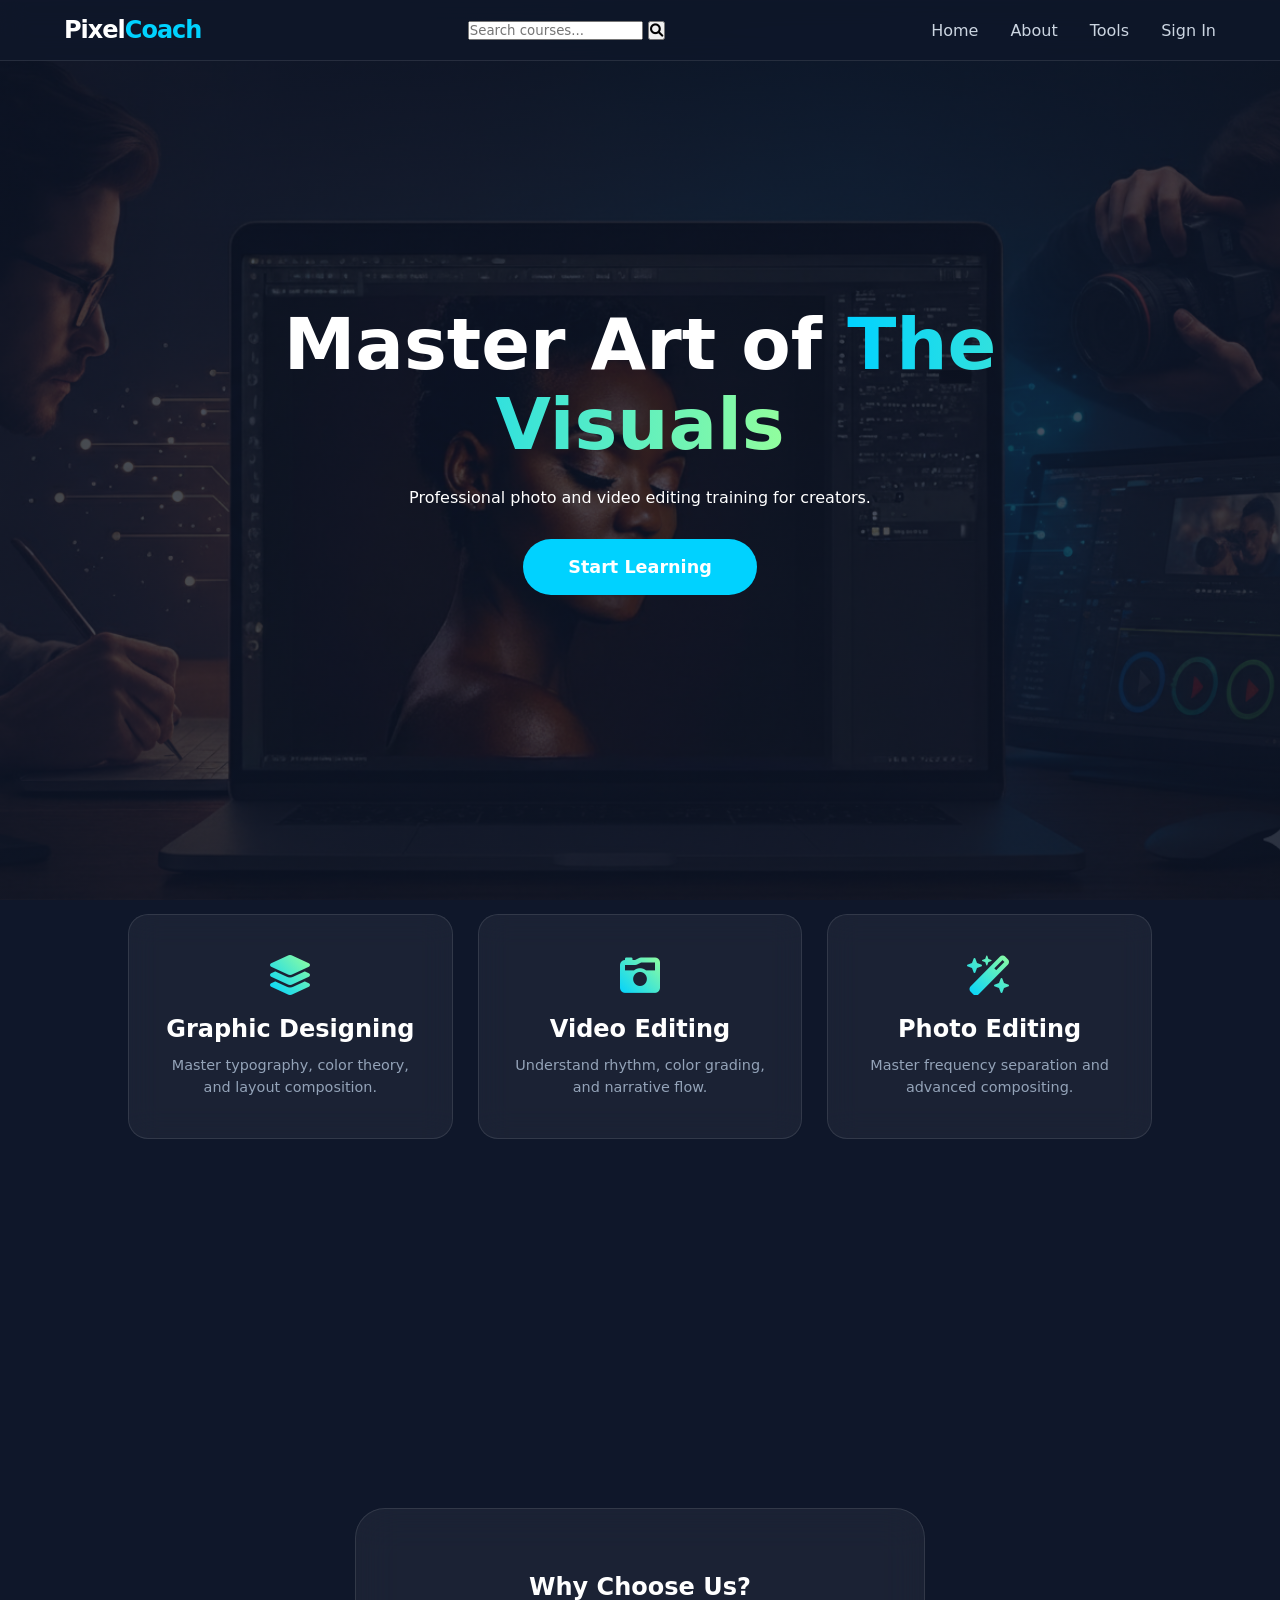
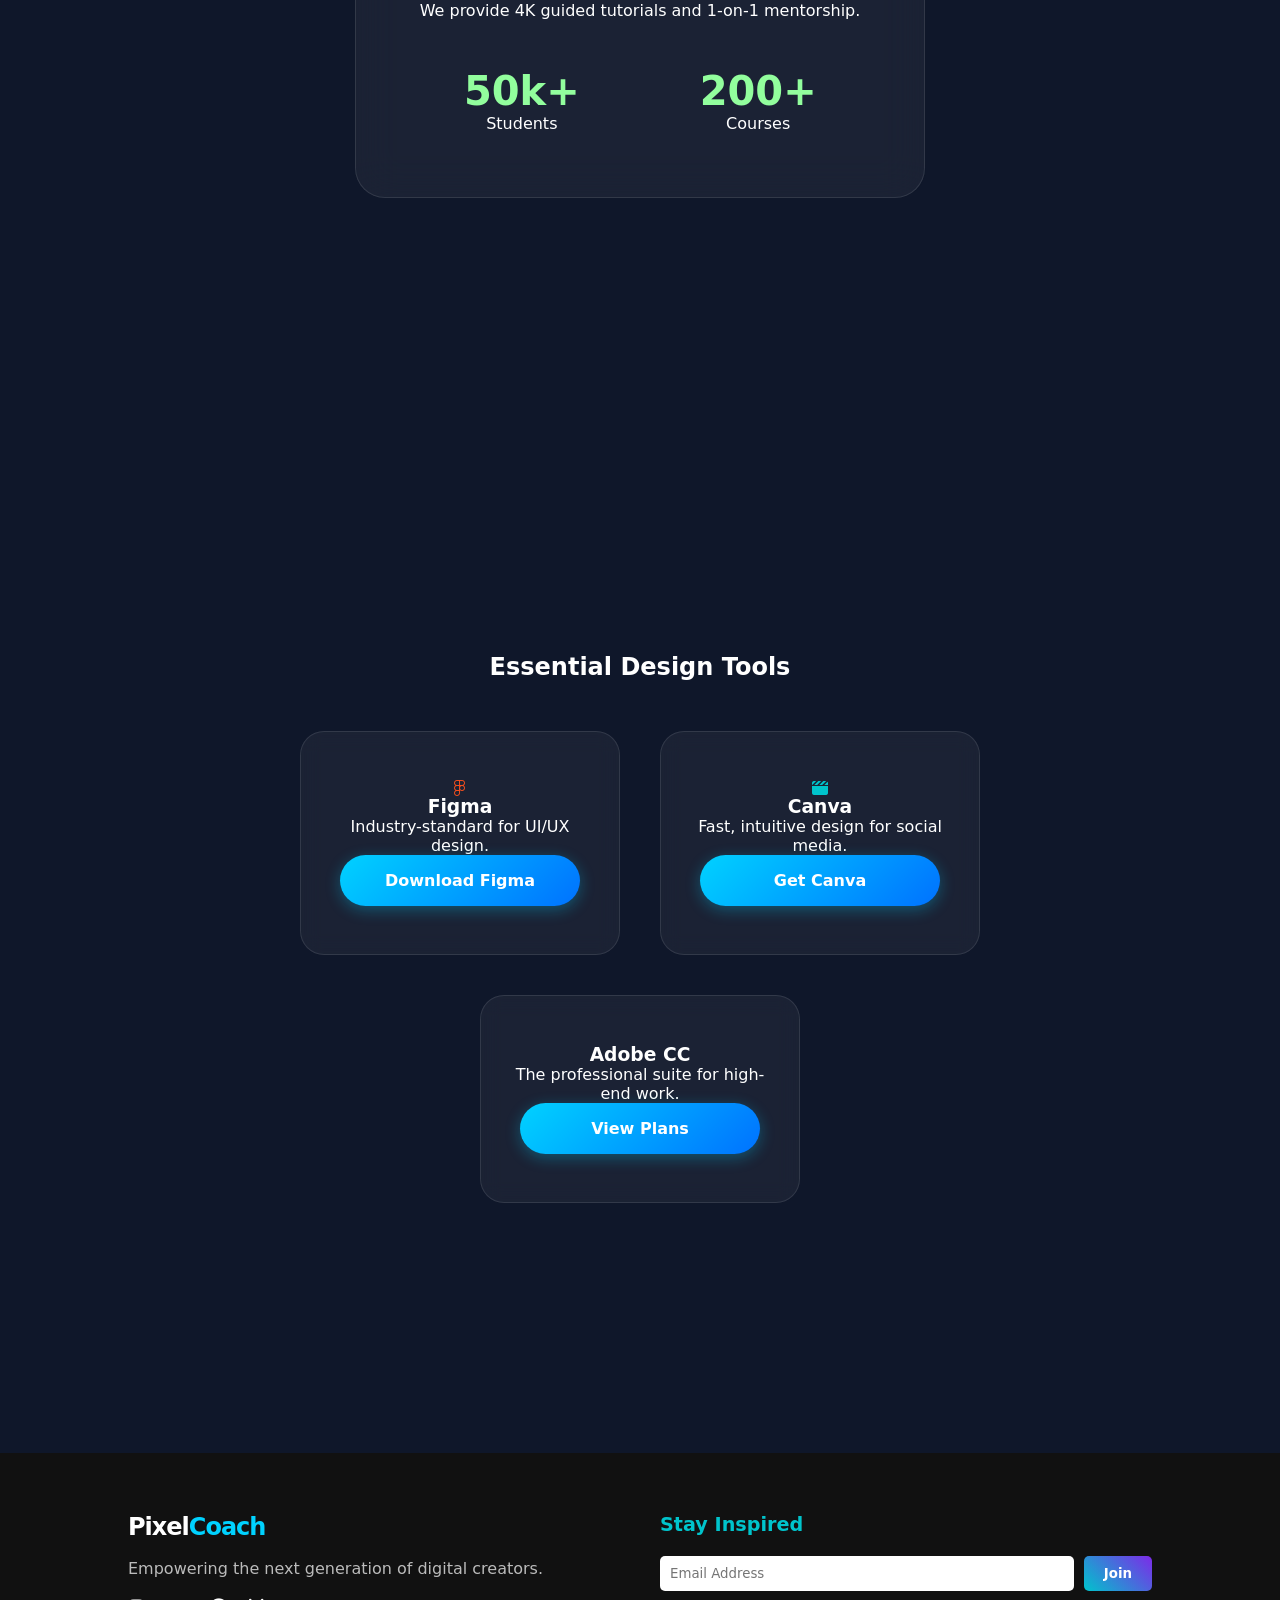
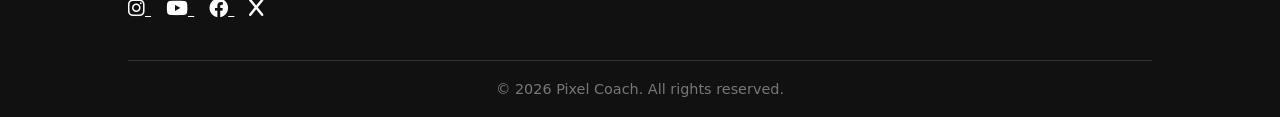
==== index.html @ 444e5928 "Add files via upload" ====
<!DOCTYPE html>
<html lang="en">
<head>
    <meta charset="UTF-8">
    <meta name="viewport" content="width=device-width, initial-scale=1.0">
    <title>Pixel Coach | Visual Training</title>
    <link rel="stylesheet" href="style.css">
    <link rel="stylesheet" href="https://cdnjs.cloudflare.com/ajax/libs/font-awesome/6.0.0/css/all.min.css">
</head>
<body>

    <nav class="navbar">
        <div class="logo">Pixel<span>Coach</span></div>
        <div class="search-bar">
            <input type="text" placeholder="Search courses...">
            <button aria-label="Search"><i class="fas fa-search"></i></button>
        </div>
        <ul class="nav-links">
            <li><a href="#home">Home</a></li>
            <li><a href="#about">About</a></li>
            <li><a href="#tools">Tools</a></li>
            <li><a href="form.html">Sign In</a></li>
        </ul>
        
    </nav>

    <section id="home" class="slide hero">
        <div class="hero-content">
            <h1 class="reveal">Master Art of <span> The Visuals</span></h1>
            <p class="reveal">Professional photo and video editing training for creators.</p>
            
        </div>
        <a href="https://www.youtube.com/@PixelCoach-7" target="_blank" class="cta-main reveal" style="text-decoration: none; display: inline-block;">
    Start Learning
</a>
    </section>

    <section class="categories-container">
       <div class="category-card reveal">
    <a href="design.html" style="text-decoration: none; color: inherit; display: block;">
        <i class="fas fa-layer-group"></i>
        <h3>Graphic Designing</h3>
        <p>Master typography, color theory, and layout composition.</p>
    </a>
</div>
        <div class="category-card reveal">
    <a href="video.html" style="text-decoration: none; color: inherit; display: block;">
        <i class="fas fa-camera-retro"></i>
        <h3>Video Editing</h3>
        <p>Understand rhythm, color grading, and narrative flow.</p>
    </a>
</div>
        <div class="category-card reveal">
    <a href="photo.html" style="text-decoration: none; color: inherit; display: block;">
        <i class="fas fa-wand-magic-sparkles"></i>
        <h3>Photo Editing</h3>
        <p>Master frequency separation and advanced compositing.</p>
    </a>
</div>
    </section>

    <section id="about" class="slide">
        <div class="glass-card reveal">
            <h2>Why Choose Us?</h2>
            <p>We provide 4K guided tutorials and 1-on-1 mentorship.</p>
            <div class="stats">
                <div class="stat-item"><h3>50k+</h3><p>Students</p></div>
                <div class="stat-item"><h3>200+</h3><p>Courses</p></div>
            </div>
        </div>
    </section>

    <section id="tools" class="slide">
        <h2 class="section-title reveal">Essential Design Tools</h2>
        <div class="pricing-container">
            <div class="price-card reveal">
                <i class="fab fa-figma" style="color: #F24E1E;"></i>
                <h3>Figma</h3>
                <p>Industry-standard for UI/UX design.</p>
                <a href="https://www.figma.com/downloads/" target="_blank" class="btn-gradient">Download Figma</a>
            </div>

            <div class="price-card reveal">
                <i class="fas fa-clapperboard" style="color: #00C4CC;"></i>
                <h3>Canva</h3>
                <p>Fast, intuitive design for social media.</p>
                <a href="https://www.canva.com/" target="_blank" class="btn-gradient">Get Canva</a>
            </div>

            <div class="price-card reveal">
                <i class="fab fa-adobe" style="color: #FF0000;"></i>
                <h3>Adobe CC</h3>
                <p>The professional suite for high-end work.</p>
                <a href="https://www.adobe.com/creativecloud/plans.html" target="_blank" class="btn-gradient">View Plans</a>
            </div>
        </div>
    </section>
    <div id="authModal" class="modal">
        <div class="modal-content">
            <span class="close" id="closeBtn">&times;</span>
            <h2>Welcome Back</h2>
            <p>Enter your details to continue</p>
            <div class="input-group">
                <input type="email" placeholder="Email Address" required>
                <input type="password" placeholder="Password" required>
            </div>
            <button class="cta-main" style="width: 100%; margin-top: 0;">Login</button>
        </div>
    </div>

    <footer class="main-footer">
        <div class="footer-container">
            <div class="footer-section brand-info">
                <div class="logo">Pixel<span>Coach</span></div>
                <p>Empowering the next generation of digital creators.</p>
                <div class="social-icons">
                    <a href="https://www.instagram.com/pixelcoach_?igsh=MTV6OHRjN3BmeXIwbg==" target="_blank">
    <i class="fab fa-instagram"></i>
</a>

<a href="https://www.youtube.com/@PixelCoach-7" target="_blank">
    <i class="fab fa-youtube"></i>
</a>

<a href="https://www.facebook.com/profile.php?id=61588423022955" target="_blank">
    <i class="fab fa-facebook"></i>
</a>

<a href="https://x.com/CoachPixel" target="_blank">
    <i class="fab fa-x"></i>
</a>
                </div>
            </div>
            <div class="footer-section newsletter">
                <h3>Stay Inspired</h3>
                <form class="footer-form">
                    <input type="email" placeholder="Email Address" required>
                    <button type="submit">Join</button>
                </form>
            </div>
        </div>
        <div class="footer-bottom">
            <p>&copy; 2026 Pixel Coach. All rights reserved.</p>
        </div>
    </footer>

    <script src="script.js"></script>
</body>
</html>
---- style.css ----
/* 1. Global Reset & Variables */
:root {
    --primary: #00d2ff;
    --secondary: #92fe9d;
    --dark: #0f172a;
    --light: #f8fafc;
    --glass: rgba(255, 255, 255, 0.05);
    --glass-border: rgba(255, 255, 255, 0.1);
    --transition: all 0.3s ease;
}

* {
    margin: 0;
    padding: 0;
    box-sizing: border-box;
    font-family: 'Inter', 'Segoe UI', system-ui, sans-serif;
}

html {
    scroll-behavior: smooth;
}

body {
    background-color: #0f172a; 
    color: white;
    overflow-x: hidden;
    min-height: 100vh;
}


/* Fixed Background Layer */
body::before {
    content: "";
    position: fixed;
    top: 0; left: 0; width: 100%; height: 100%;
    background: linear-gradient(rgba(15, 23, 42, 0.75), rgba(15, 23, 42, 0.75)), 
                url('backgrand.png');
    background-size: cover;
    z-index: -1;
}

/* Navbar */
.navbar {
    display: flex;
    justify-content: space-around;
    align-items: center;
    padding: 1rem;
    background: rgba(0,0,0,0.8);
    position: fixed;
    width: 100%;
    z-index: 1000;
}

/* Hero Section */
.hero {
    height: 100vh;
    display: flex;
    align-items: center;
    justify-content: center;
    text-align: center;
}

/* Cards Layout */
.categories-container, .pricing-container {
    display: flex;
    gap: 20px;
    padding: 50px;
    justify-content: center;
    flex-wrap: wrap;
}

.category-card, .price-card, .glass-card {
    background: var(--glass);
    backdrop-filter: blur(10px);
    padding: 30px;
    border-radius: 15px;
    border: 1px solid rgba(255,255,255,0.1);
    transition: transform 0.3s;
}

/* Modal Styling */
.modal {
    display: none; /* Hidden by default */
    position: fixed;
    z-index: 2000;
    left: 0; top: 0; width: 100%; height: 100%;
    background: rgba(0,0,0,0.8);
}

.modal-content {
    background: #222;
    margin: 15% auto;
    padding: 20px;
    width: 300px;
    border-radius: 10px;
}
/* Show the modal via JavaScript by toggling this class */
.modal.active {
    display: flex !important; 
}
/* 2. Navigation */
.navbar {
    display: flex;
    justify-content: space-between;
    align-items: center;
    padding: 1rem 5%;
    background: rgba(15, 23, 42, 0.85);
    backdrop-filter: blur(12px);
    -webkit-backdrop-filter: blur(12px); /* Safari support */
    position: fixed;
    top: 0;
    width: 100%;
    z-index: 1000;
    border-bottom: 1px solid var(--glass-border);
}

.logo { 
    font-size: 1.5rem; 
    font-weight: 800; 
    letter-spacing: -1px;
}
.logo span { color: var(--primary); }

.nav-links { 
    display: flex; 
    list-style: none; 
    align-items: center; 
    gap: 2rem; 
}

.nav-links a { 
    color: #cbd5e1; 
    text-decoration: none; 
    font-weight: 500;
    transition: var(--transition); 
}

.nav-links a:hover { color: var(--primary); }

.signin-btn {
    background: linear-gradient(45deg, var(--primary), var(--secondary));
    border: none; 
    padding: 10px 24px; 
    border-radius: 50px; 
    cursor: pointer; 
    font-weight: 600;
    color: var(--dark);
    transition: var(--transition);
}

.signin-btn:hover {
    transform: translateY(-2px);
    box-shadow: 0 10px 20px rgba(0, 210, 255, 0.3);
}

/* 3. Layout & Sections */
.slide { 
    min-height: 100vh; 
    display: flex; 
    flex-direction: column;
    align-items: center; 
    justify-content: center; 
    padding: 80px 10%; 
}

/* Hero Content */
.hero-content { text-align: center; max-width: 800px; }

.hero-content h1 { 
    font-size: clamp(2.5rem, 8vw, 4.5rem); 
    line-height: 1.1;
    margin-bottom: 1.5rem; 
}

.hero-content h1 span { 
    background: linear-gradient(to right, var(--primary), var(--secondary)); 
    -webkit-background-clip: text; 
    -webkit-text-fill-color: transparent; 
}

.cta-main {
    margin-top: 2rem;
    padding: 18px 45px;
    font-size: 1.1rem;
    font-weight: 600;
    background: var(--primary);
    border: none;
    border-radius: 50px;
    color: white;
    cursor: pointer;
    transition: var(--transition);
}

.cta-main:hover { 
    transform: scale(1.05);
    background: #00b8e6;
}

/* Categories Section Styling */
.categories-container {
    display: grid;
    grid-template-columns: repeat(auto-fit, minmax(280px, 1fr));
    gap: 25px;
    padding: 4rem 10%;
    margin-top: -50px; /* Pulls it slightly into the hero section for a modern look */
    z-index: 10;
    position: relative;
}

.category-card {
    background: rgba(255, 255, 255, 0.05);
    backdrop-filter: blur(15px);
    border: 1px solid rgba(255, 255, 255, 0.1);
    border-radius: 20px;
    padding: 40px 30px;
    text-align: center;
    transition: all 0.3s ease;
    cursor: pointer;
}

.category-card:hover {
    transform: translateY(-10px);
    background: rgba(255, 255, 255, 0.1);
    border-color: var(--primary);
    box-shadow: 0 20px 40px rgba(0, 0, 0, 0.3);
}

.category-card i {
    font-size: 2.5rem;
    margin-bottom: 20px;
    background: linear-gradient(45deg, var(--primary), var(--secondary));
    -webkit-background-clip: text;
    -webkit-text-fill-color: transparent;
}

.category-card h3 {
    font-size: 1.5rem;
    margin-bottom: 12px;
    color: #fff;
}

.category-card p {
    color: #94a3b8;
    font-size: 0.9rem;
    line-height: 1.5;
}

/* Responsive adjustment */
@media (max-width: 768px) {
    .categories-container {
        margin-top: 0;
        padding: 2rem 5%;
    }
}

/* 4. Feature/About Section */
.glass-card {
    background: var(--glass);
    backdrop-filter: blur(20px);
    padding: 4rem;
    border-radius: 30px;
    border: 1px solid var(--glass-border);
    text-align: center;
    max-width: 900px;
}

.stats { 
    display: grid; 
    grid-template-columns: repeat(auto-fit, minmax(150px, 1fr)); 
    gap: 2rem; 
    margin-top: 3rem;
}

.stats h3 { font-size: 2.5rem; color: var(--secondary); }
/* ============================= */
/* INSTRUCTOR SECTION */
/* ============================= */

.instructor-section{
    padding:80px 10%;
    text-align:center;
    background:#0f0f0f;
}

.instructor-section h2{
    font-size:40px;
    margin-bottom:50px;
    color:#fff;
}

.instructor-container{
    display:flex;
    justify-content:center;
    flex-wrap:wrap;
    gap:30px;
}

/* Instructor Card */

.instructor-card{
    background:#1b1b1b;
    border-radius:15px;
    overflow:hidden;
    width:260px;
    transition:0.4s;
    box-shadow:0 10px 30px rgba(0,0,0,0.4);
}

/* 1. Update the Card */
.instructor-card {
    background: #1b1b1b;
    border-radius: 15px;
    /* overflow: hidden; */ /* Remove or comment this out to let image 'pop out' */
    width: 260px;
    transition: 0.4s ease-in-out;
    box-shadow: 0 10px 30px rgba(0,0,0,0.4);
    position: relative;
    z-index: 1;
}

/* 2. Card Hover: Change Background Color */
.instructor-card:hover {
    background: #252525; /* Changes the box color on hover */
    transform: translateY(-10px);
    box-shadow: 0 20px 50px rgb(255, 37, 37); /* Optional: added a glow */
    z-index: 10; /* Ensures the 'popped out' card stays on top of others */
}

/* 3. Image Hover: Increase size and "Pop out" */
.instructor-card img {
    width: 100%;
    height: 280px;
    object-fit: cover;
    transition: 0.5s cubic-bezier(0.175, 0.885, 0.32, 1.275); /* Smooth 'pop' effect */
    border-radius: 15px 15px 0 0;
}

.instructor-card:hover img {
    transform: scale(1.1); /* Increases size */
    border-radius: 15px;   /* Makes corners rounded as it lifts off */
    margin-top: -10px;     /* Moves it slightly upward further */
}
/* Instructor Image */

.instructor-card img{
    width:100%;
    height:280px;
    object-fit:cover;
}

/* Instructor Info */

.instructor-info{
    padding:20px;
}

.instructor-info h3{
    color:#fff;
    font-size:20px;
    margin-bottom:5px;
}

.instructor-info p{
    color:#aaa;
    font-size:14px;
    margin-bottom:15px;
}

/* Social Icons */

.instructor-social{
    display:flex;
    justify-content:center;
    gap:15px;
}

.instructor-social a{
    color:#fff;
    font-size:18px;
    transition:0.3s;
}

.instructor-social a:hover{
    color:#ff4d4d;
}

/* 5. Pricing Section */
.pricing-container { 
    display: flex; 
    flex-wrap: wrap;
    justify-content: center;
    align-items: stretch; /* Ensures cards are the same height */
    gap: 2.5rem; 
    width: 100%;
}

.price-card {
    background: var(--glass);
    padding: 3rem 2rem;
    border-radius: 24px;
    width: 320px;
    display: flex;           /* Added: Flexbox for vertical control */
    flex-direction: column;  /* Added: Stack elements vertically */
    align-items: center;     /* Added: Center children horizontally */
    text-align: center;
    border: 1px solid var(--glass-border);
    transition: var(--transition);
}

.price-card.featured { 
    border: 2px solid var(--primary); 
    background: rgba(0, 210, 255, 0.05);
    transform: scale(1.05); 
    z-index: 1; /* Ensures featured card shadow stays on top */
}

/* Feature List Alignment */
.price-card ul { 
    list-style: none; 
    margin: 2rem 0; 
    padding: 0;             /* Ensure no default padding */
    text-align: left; 
    flex-grow: 1;           /* Added: Pushes the button to the bottom */
}

/* The Gradient Button Fixes */
.btn-gradient {
    display: block;          /* Changed from inline-block to block */
    margin: 0 auto;          /* Centers it within the flex container */
    padding: 1rem 2rem;
    width: 100%;             
    max-width: 240px;        /* Slightly wider for better balance */
    background: linear-gradient(135deg, var(--primary), #0072ff);
    color: white;
    text-decoration: none;
    font-weight: 600;
    border-radius: 50px;
    transition: var(--transition);
    box-shadow: 0 4px 15px rgba(0, 210, 255, 0.3);
    border: none;
    cursor: pointer;
    box-sizing: border-box;  /* Ensures padding doesn't break width */
}
/* 6. Modal Enhancement - Fixed & Centered */
.modal {
    display: none; /* Controlled by JS */
    position: fixed;
    z-index: 2000;
    top: 0;
    left: 0;
    width: 100%;
    height: 100%;
    background: rgba(15, 23, 42, 0.7); /* Deep dark overlay */
    backdrop-filter: blur(8px); /* Blur background for focus */
    
    /* The Magic Sauce for Centering */
    display: none; 
    align-items: center;
    justify-content: center;
}

/* Add this utility class to use with JS to show the modal */
.modal.active {
    display: flex; 
}

.modal-content {
    background: #1e293b;
    background-image: radial-gradient(at top left, rgba(255,255,255,0.05), transparent);
    width: 90%;
    max-width: 420px;
    padding: 3rem 2.5rem;
    border-radius: 24px;
    border: 1px solid var(--glass-border);
    box-shadow: 0 25px 50px -12px rgba(0, 0, 0, 0.5);
    position: relative;
    text-align: center;
    animation: modalSlideUp 0.4s cubic-bezier(0.175, 0.885, 0.32, 1.275);
}

.modal-content h2 {
    font-size: 2rem;
    margin-bottom: 0.5rem;
    background: linear-gradient(to right, var(--primary), var(--secondary));
    -webkit-background-clip: text;
    -webkit-text-fill-color: transparent;
}

.modal-content p {
    color: #94a3b8;
    margin-bottom: 2rem;
    font-size: 0.95rem;
}

/* Close Button Styling */
.close {
    position: absolute;
    right: 20px;
    top: 20px;
    font-size: 1.5rem;
    color: #94a3b8;
    cursor: pointer;
    transition: var(--transition);
    line-height: 1;
}

.close:hover {
    color: white;
    transform: rotate(90deg);
}

/* Input Styling for Form */
.input-group {
    display: flex;
    flex-direction: column;
    gap: 15px;
    margin-bottom: 20px;
}

.input-group input {
    background: rgba(255, 255, 255, 0.05);
    border: 1px solid var(--glass-border);
    padding: 14px 20px;
    border-radius: 12px;
    color: white;
    outline: none;
    transition: var(--transition);
}

.input-group input:focus {
    border-color: var(--primary);
    background: rgba(255, 255, 255, 0.1);
    box-shadow: 0 0 0 4px rgba(0, 210, 255, 0.1);
}
/* Footer Styles */
.main-footer {
    background: #111;
    color: #fff;
    padding: 60px 10% 20px;
    margin-top: 50px;
    font-family: 'Segoe UI', Tahoma, Geneva, Verdana, sans-serif;
}

.footer-container {
    display: grid;
    grid-template-columns: repeat(auto-fit, minmax(250px, 1fr));
    gap: 40px;
    margin-bottom: 40px;
}

.footer-section h3 {
    color: #00C4CC; /* Matching your Canva tool color */
    margin-bottom: 20px;
    font-size: 1.2rem;
}

.brand-info p {
    color: #bbb;
    line-height: 1.6;
    margin: 15px 0;
}

.social-icons a {
    color: #fff;
    margin-right: 15px;
    font-size: 1.2rem;
    transition: color 0.3s;
}

.social-icons a:hover {
    color: #00C4CC;
}

.links ul {
    list-style: none;
    padding: 0;
}

.links ul li {
    margin-bottom: 10px;
}

.links ul li a {
    color: #bbb;
    text-decoration: none;
    transition: 0.3s;
}

.links ul li a:hover {
    color: #fff;
    padding-left: 5px;
}

.footer-form {
    display: flex;
    gap: 10px;
    margin-top: 15px;
}

.footer-form input {
    padding: 10px;
    border-radius: 5px;
    border: none;
    flex: 1;
}

.footer-form button {
    padding: 10px 20px;
    background: linear-gradient(45deg, #00C4CC, #7d2ae8);
    border: none;
    color: white;
    border-radius: 5px;
    cursor: pointer;
    font-weight: bold;
}

.footer-bottom {
    text-align: center;
    border-top: 1px solid #333;
    padding-top: 20px;
    font-size: 0.9rem;
    color: #777;
}

.footer-bottom a {
    color: #777;
    text-decoration: none;
}

/* Animation */
@keyframes modalSlideUp {
    from { 
        transform: translateY(40px) scale(0.95); 
        opacity: 0; 
    }
    to { 
        transform: translateY(0) scale(1); 
        opacity: 1; 
    }
}
@keyframes modalFade {
    from { transform: translateY(-30px); opacity: 0; }
    to { transform: translateY(0); opacity: 1; }
}

/* 7. Scroll Animations (The Missing Piece) */
.reveal {
    opacity: 0;
    transform: translateY(30px);
    transition: all 0.8s ease-out;
}

.reveal.active {
    opacity: 1;
    transform: translateY(0);
}

/* 8. Responsive Media Queries */
@media (max-width: 768px) {
    .nav-links, .search-bar { display: none; } /* Hide on mobile for simplicity */
    .slide { padding: 100px 5%; }
    .pricing-container { flex-direction: column; align-items: center; }
    .price-card.featured { transform: scale(1); }
}
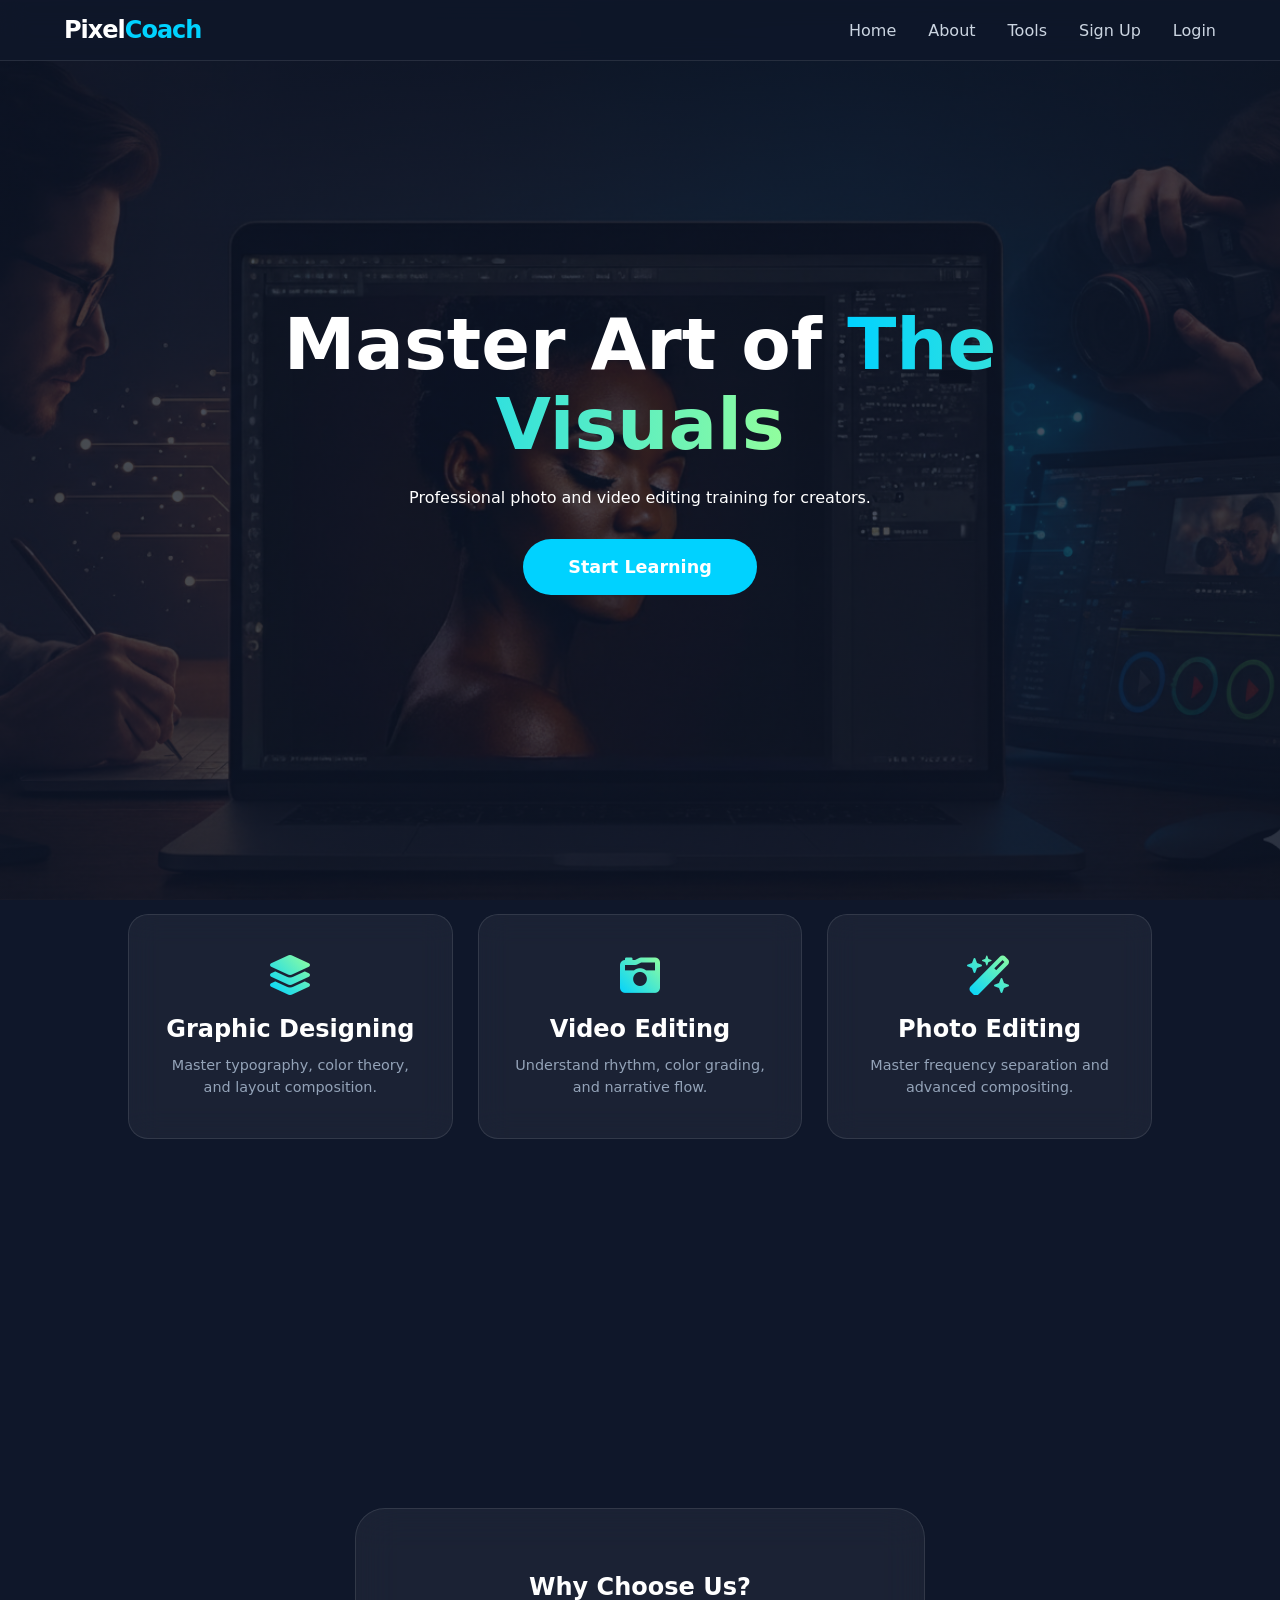
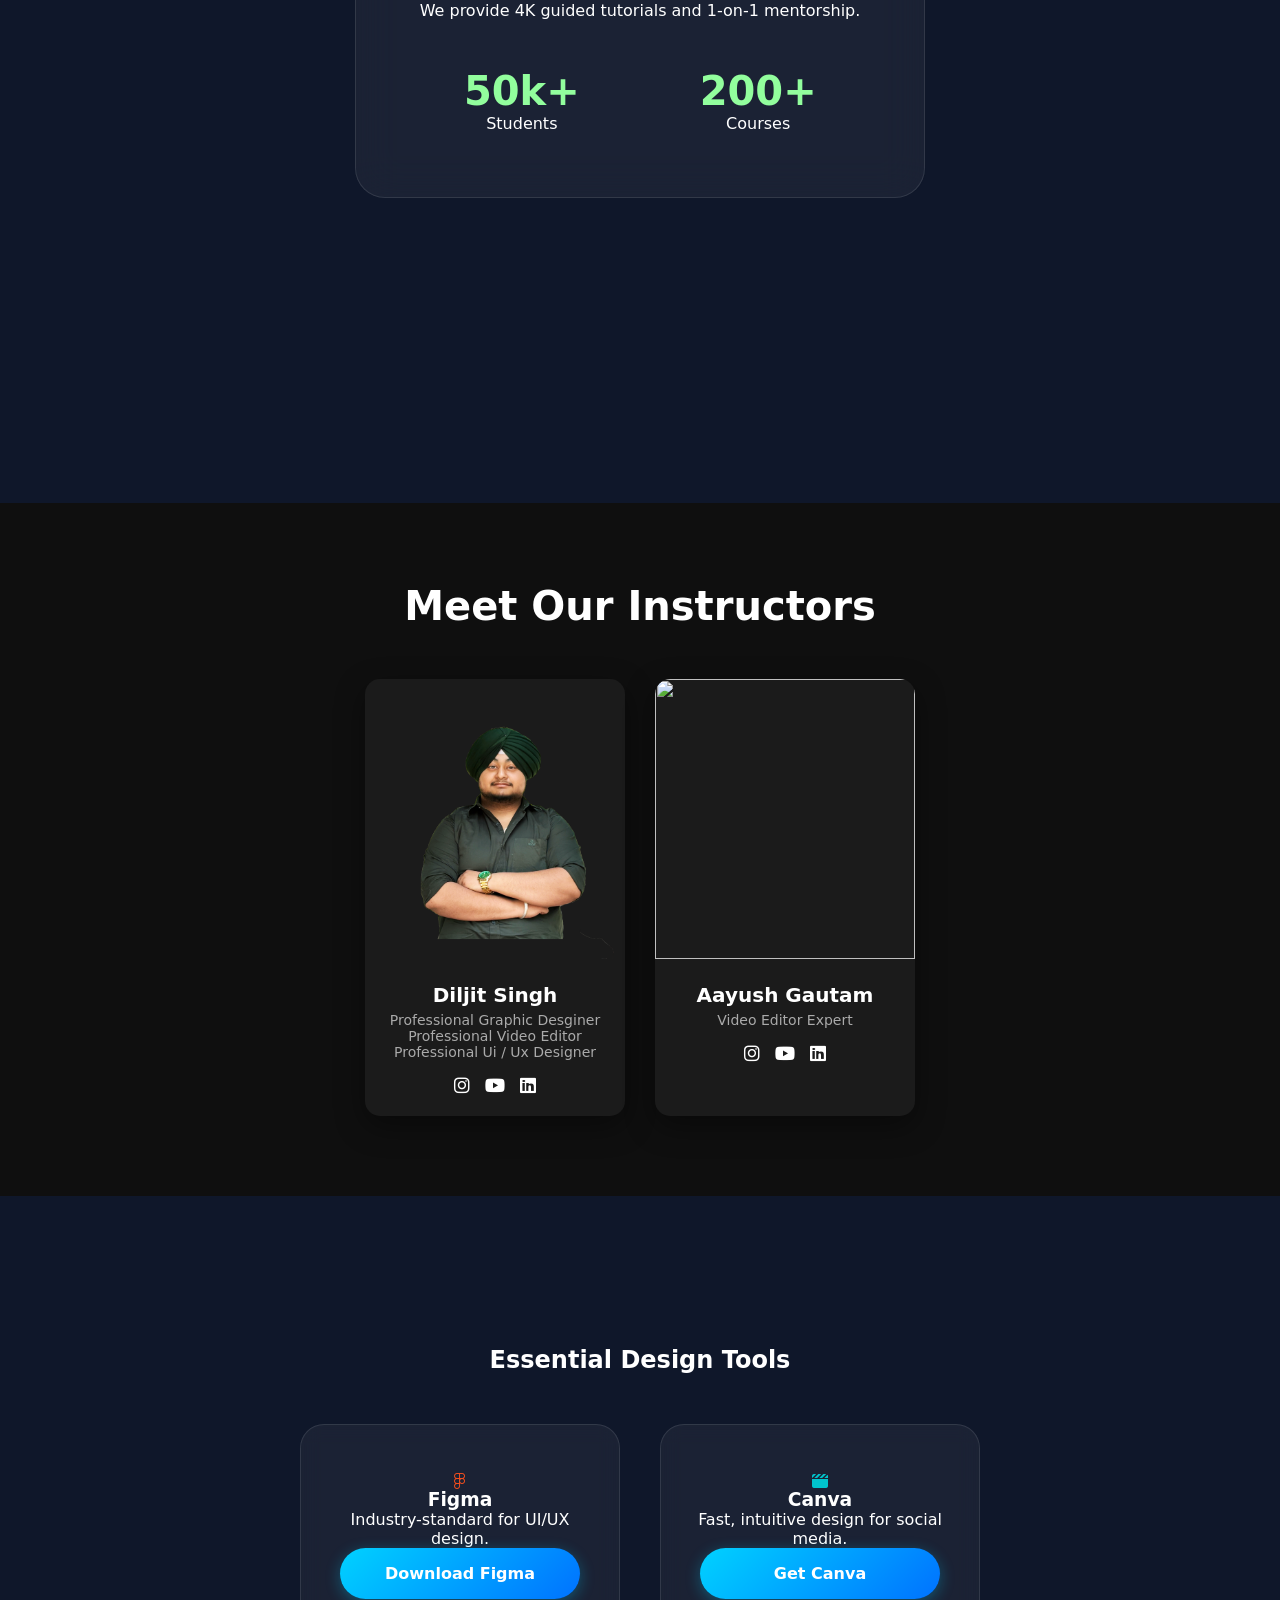
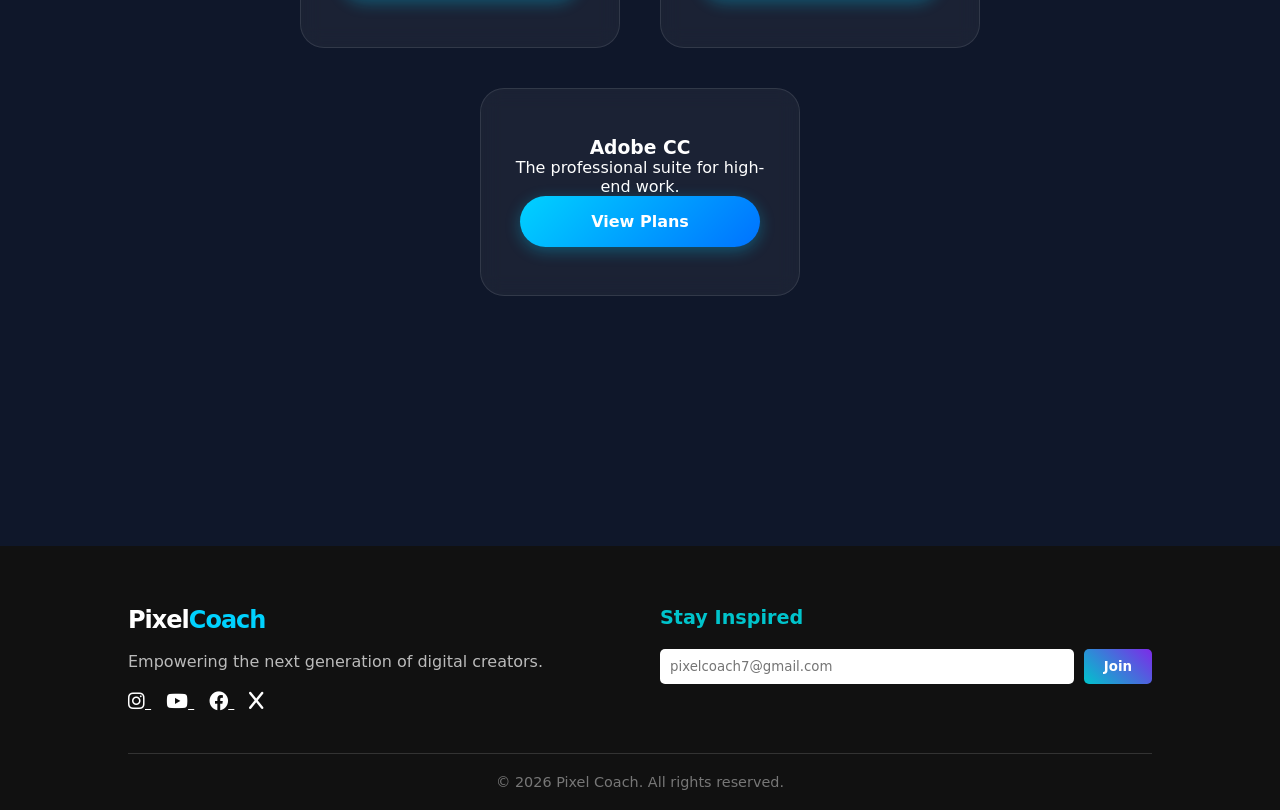
==== commit 3a0d8cce: "Rename UI.html to index.html" ====
--- a/index.html
+++ b/index.html
@@ -1,149 +1,400 @@
 <!DOCTYPE html>
 <html lang="en">
 <head>
-    <meta charset="UTF-8">
-    <meta name="viewport" content="width=device-width, initial-scale=1.0">
-    <title>Pixel Coach | Visual Training</title>
-    <link rel="stylesheet" href="style.css">
-    <link rel="stylesheet" href="https://cdnjs.cloudflare.com/ajax/libs/font-awesome/6.0.0/css/all.min.css">
+<meta charset="UTF-8">
+<meta name="viewport" content="width=device-width, initial-scale=1.0">
+
+<title>Pixel Coach | Visual Training</title>
+
+<link rel="stylesheet" href="style.css">
+
+<link rel="stylesheet" href="https://cdnjs.cloudflare.com/ajax/libs/font-awesome/6.0.0/css/all.min.css">
+
+<!-- AOS Animation CSS -->
+<link href="https://unpkg.com/aos@2.3.1/dist/aos.css" rel="stylesheet">
+
 </head>
+
 <body>
 
-    <nav class="navbar">
-        <div class="logo">Pixel<span>Coach</span></div>
-        <div class="search-bar">
-            <input type="text" placeholder="Search courses...">
-            <button aria-label="Search"><i class="fas fa-search"></i></button>
-        </div>
-        <ul class="nav-links">
-            <li><a href="#home">Home</a></li>
-            <li><a href="#about">About</a></li>
-            <li><a href="#tools">Tools</a></li>
-            <li><a href="form.html">Sign In</a></li>
-        </ul>
-        
-    </nav>
-
-    <section id="home" class="slide hero">
-        <div class="hero-content">
-            <h1 class="reveal">Master Art of <span> The Visuals</span></h1>
-            <p class="reveal">Professional photo and video editing training for creators.</p>
-            
-        </div>
-        <a href="https://www.youtube.com/@PixelCoach-7" target="_blank" class="cta-main reveal" style="text-decoration: none; display: inline-block;">
-    Start Learning
-</a>
-    </section>
-
-    <section class="categories-container">
-       <div class="category-card reveal">
-    <a href="design.html" style="text-decoration: none; color: inherit; display: block;">
-        <i class="fas fa-layer-group"></i>
-        <h3>Graphic Designing</h3>
-        <p>Master typography, color theory, and layout composition.</p>
-    </a>
-</div>
-        <div class="category-card reveal">
-    <a href="video.html" style="text-decoration: none; color: inherit; display: block;">
-        <i class="fas fa-camera-retro"></i>
-        <h3>Video Editing</h3>
-        <p>Understand rhythm, color grading, and narrative flow.</p>
-    </a>
-</div>
-        <div class="category-card reveal">
-    <a href="photo.html" style="text-decoration: none; color: inherit; display: block;">
-        <i class="fas fa-wand-magic-sparkles"></i>
-        <h3>Photo Editing</h3>
-        <p>Master frequency separation and advanced compositing.</p>
-    </a>
-</div>
-    </section>
-
-    <section id="about" class="slide">
-        <div class="glass-card reveal">
-            <h2>Why Choose Us?</h2>
-            <p>We provide 4K guided tutorials and 1-on-1 mentorship.</p>
-            <div class="stats">
-                <div class="stat-item"><h3>50k+</h3><p>Students</p></div>
-                <div class="stat-item"><h3>200+</h3><p>Courses</p></div>
-            </div>
-        </div>
-    </section>
-
-    <section id="tools" class="slide">
-        <h2 class="section-title reveal">Essential Design Tools</h2>
-        <div class="pricing-container">
-            <div class="price-card reveal">
-                <i class="fab fa-figma" style="color: #F24E1E;"></i>
-                <h3>Figma</h3>
-                <p>Industry-standard for UI/UX design.</p>
-                <a href="https://www.figma.com/downloads/" target="_blank" class="btn-gradient">Download Figma</a>
-            </div>
-
-            <div class="price-card reveal">
-                <i class="fas fa-clapperboard" style="color: #00C4CC;"></i>
-                <h3>Canva</h3>
-                <p>Fast, intuitive design for social media.</p>
-                <a href="https://www.canva.com/" target="_blank" class="btn-gradient">Get Canva</a>
-            </div>
-
-            <div class="price-card reveal">
-                <i class="fab fa-adobe" style="color: #FF0000;"></i>
-                <h3>Adobe CC</h3>
-                <p>The professional suite for high-end work.</p>
-                <a href="https://www.adobe.com/creativecloud/plans.html" target="_blank" class="btn-gradient">View Plans</a>
-            </div>
-        </div>
-    </section>
-    <div id="authModal" class="modal">
-        <div class="modal-content">
-            <span class="close" id="closeBtn">&times;</span>
-            <h2>Welcome Back</h2>
-            <p>Enter your details to continue</p>
-            <div class="input-group">
-                <input type="email" placeholder="Email Address" required>
-                <input type="password" placeholder="Password" required>
-            </div>
-            <button class="cta-main" style="width: 100%; margin-top: 0;">Login</button>
-        </div>
-    </div>
-
-    <footer class="main-footer">
-        <div class="footer-container">
-            <div class="footer-section brand-info">
-                <div class="logo">Pixel<span>Coach</span></div>
-                <p>Empowering the next generation of digital creators.</p>
-                <div class="social-icons">
-                    <a href="https://www.instagram.com/pixelcoach_?igsh=MTV6OHRjN3BmeXIwbg==" target="_blank">
-    <i class="fab fa-instagram"></i>
+<nav class="navbar">
+    
+<div class="logo">Pixel<span>Coach</span></div>
+
+<ul class="nav-links">
+
+<li><a href="#home">Home</a></li>
+<li><a href="#about">About</a></li>
+<li><a href="#tools">Tools</a></li>
+
+<li id="signupNav"><a href="form.html">Sign Up</a></li>
+<li id="loginNav"><a href="login.html">Login</a></li>
+
+<li id="logoutNav" style="display:none;">
+<a href="#" id="logoutBtn">Logout</a>
+</li>
+
+</ul>
+</nav>
+
+<!-- HERO SECTION -->
+
+<section id="home" class="slide hero">
+
+<div class="hero-content" data-aos="fade-up">
+
+<h1>Master Art of <span>The Visuals</span></h1>
+
+<p>Professional photo and video editing training for creators.</p>
+
+<a href="https://www.youtube.com/@PixelCoach-7"
+target="_blank"
+class="cta-main"
+style="text-decoration:none;display:inline-block;">
+Start Learning
+</a>
+
+</div>
+
+</section>
+
+<!-- CATEGORY SECTION -->
+
+<section class="categories-container">
+
+
+<div class="category-card" data-aos="zoom-in">
+
+<a href="design.html" style="text-decoration:none;color:inherit;display:block;">
+
+<i class="fas fa-layer-group"></i>
+
+<h3>Graphic Designing</h3>
+
+<p>Master typography, color theory, and layout composition.</p>
+
+</a>
+
+</div>
+
+
+<div class="category-card" data-aos="zoom-in" data-aos-delay="100">
+
+<a href="video.html" style="text-decoration:none;color:inherit;display:block;">
+
+<i class="fas fa-camera-retro"></i>
+
+<h3>Video Editing</h3>
+
+<p>Understand rhythm, color grading, and narrative flow.</p>
+
+</a>
+
+</div>
+
+
+<div class="category-card" data-aos="zoom-in" data-aos-delay="200">
+
+<a href="photo.html" style="text-decoration:none;color:inherit;display:block;">
+
+<i class="fas fa-wand-magic-sparkles"></i>
+
+<h3>Photo Editing</h3>
+
+<p>Master frequency separation and advanced compositing.</p>
+
+</a>
+
+</div>
+
+</section>
+
+<!-- ABOUT SECTION -->
+
+<section id="about" class="slide">
+
+<div class="glass-card" data-aos="fade-up">
+
+<h2>Why Choose Us?</h2>
+
+<p>We provide 4K guided tutorials and 1-on-1 mentorship.</p>
+
+<div class="stats">
+
+<div class="stat-item">
+<h3>50k+</h3>
+<p>Students</p>
+</div>
+
+<div class="stat-item">
+<h3>200+</h3>
+<p>Courses</p>
+</div>
+
+</div>
+
+</div>
+
+</section>
+<section class="instructor-section">
+
+<h2>Meet Our Instructors</h2>
+
+<div class="instructor-container">
+
+<div class="instructor-card">
+
+<img src="diljit.png">
+
+<div class="instructor-info">
+
+<h3>Diljit Singh</h3>
+<p>Professional Graphic Desginer
+Professional Video Editor
+Professional Ui / Ux Designer</p>
+
+<div class="instructor-social">
+<a href="https://www.instagram.com/i._m._diljit?igsh=ODFsdnhna2U4Z2gy" target="_blank"><i class="fab fa-instagram"></i></a>
+<a href="https://www.youtube.com/@PixelCoach-7" target="_blank"><i class="fab fa-youtube"></i></a>
+<a href="https://www.linkedin.com/in/diljit-singh-675468324?lipi=urn%3Ali%3Apage%3Ad_flagship3_profile_view_base_contact_details%3BlusQIXwvS1S7WGimzLIfmg%3D%3D" target="_blank"><i class="fab fa-linkedin"></i></a>
+</div>
+
+</div>
+</div>
+
+
+<div class="instructor-card">
+
+<img src="ayush.png">
+
+<div class="instructor-info">
+
+<h3>Aayush Gautam</h3>
+<p>Video Editor Expert</p>
+
+<div class="instructor-social">
+<a href="https://www.instagram.com/0aayushgautam/?__pwa=1#" target="_blank"><i class="fab fa-instagram"></i></a>
+<a href="https://www.youtube.com/@PixelCoach-7" target="_blank"><i class="fab fa-youtube"></i></a>
+<a href="https://www.linkedin.com/in/ayush-kumar-the-youtuber-7319bb248" target="_blank"><i class="fab fa-linkedin"></i></a>
+</div>
+
+</div>
+</div>
+
+
+</div>
+
+</section>
+
+<!-- TOOLS SECTION -->
+
+<section id="tools" class="slide">
+
+<h2 class="section-title" data-aos="fade-up">Essential Design Tools</h2>
+
+<div class="pricing-container">
+
+<div class="price-card" data-aos="flip-left">
+
+<i class="fab fa-figma" style="color:#F24E1E;"></i>
+
+<h3>Figma</h3>
+
+<p>Industry-standard for UI/UX design.</p>
+
+<a href="https://www.figma.com/downloads/"
+target="_blank"
+class="btn-gradient">
+Download Figma
+</a>
+
+</div>
+
+
+<div class="price-card" data-aos="flip-left" data-aos-delay="150">
+
+<i class="fas fa-clapperboard" style="color:#00C4CC;"></i>
+
+<h3>Canva</h3>
+
+<p>Fast, intuitive design for social media.</p>
+
+<a href="https://www.canva.com/"
+target="_blank"
+class="btn-gradient">
+Get Canva
+</a>
+
+</div>
+
+
+<div class="price-card" data-aos="flip-left" data-aos-delay="300">
+
+<i class="fab fa-adobe" style="color:#FF0000;"></i>
+
+<h3>Adobe CC</h3>
+
+<p>The professional suite for high-end work.</p>
+
+<a href="https://www.adobe.com/creativecloud/plans.html"
+target="_blank"
+class="btn-gradient">
+View Plans
+</a>
+
+</div>
+
+</div>
+
+</section>
+
+<!-- FOOTER -->
+
+<footer class="main-footer">
+
+<div class="footer-container">
+
+<div class="footer-section brand-info">
+
+<div class="logo">Pixel<span>Coach</span></div>
+
+<p>Empowering the next generation of digital creators.</p>
+
+<div class="social-icons">
+
+<a href="https://www.instagram.com/pixelcoach_?igsh=MTV6OHRjN3BmeXIwbg==" target="_blank">
+<i class="fab fa-instagram"></i>
 </a>
 
 <a href="https://www.youtube.com/@PixelCoach-7" target="_blank">
-    <i class="fab fa-youtube"></i>
+<i class="fab fa-youtube"></i>
 </a>
 
 <a href="https://www.facebook.com/profile.php?id=61588423022955" target="_blank">
-    <i class="fab fa-facebook"></i>
+<i class="fab fa-facebook"></i>
 </a>
 
 <a href="https://x.com/CoachPixel" target="_blank">
-    <i class="fab fa-x"></i>
-</a>
-                </div>
-            </div>
-            <div class="footer-section newsletter">
-                <h3>Stay Inspired</h3>
-                <form class="footer-form">
-                    <input type="email" placeholder="Email Address" required>
-                    <button type="submit">Join</button>
-                </form>
-            </div>
-        </div>
-        <div class="footer-bottom">
-            <p>&copy; 2026 Pixel Coach. All rights reserved.</p>
-        </div>
-    </footer>
-
-    <script src="script.js"></script>
+<i class="fab fa-x"></i>
+</a>
+
+</div>
+
+</div>
+
+
+<div class="footer-section newsletter">
+
+<h3>Stay Inspired</h3>
+
+<form class="footer-form">
+
+<input type="email" placeholder="pixelcoach7@gmail.com" required>
+
+<button type="submit">Join</button>
+
+</form>
+
+</div>
+
+</div>
+
+<div class="footer-bottom">
+
+<p>© 2026 Pixel Coach. All rights reserved.</p>
+
+</div>
+
+</footer>
+
+
+<!-- AOS SCRIPT -->
+<script src="https://unpkg.com/aos@2.3.1/dist/aos.js"></script>
+
+<script>
+    AOS.init({
+        duration: 1200,
+        once: true
+    });
+
+    // 1. YouTube API Setup
+    var tag = document.createElement('script');
+    tag.src = "https://www.youtube.com/iframe_api";
+    var firstScriptTag = document.getElementsByTagName('script')[0];
+    firstScriptTag.parentNode.insertBefore(tag, firstScriptTag);
+
+    var player;
+    var progressInterval;
+
+    function onYouTubeIframeAPIReady() {
+        player = new YT.Player('player', {
+            height: '360',
+            width: '640',
+            videoId: 'dQw4w9WgXcQ', // Use a real ID or yours here
+            playerVars: { 'rel': 0, 'showinfo': 0 },
+            events: {
+                'onStateChange': onPlayerStateChange
+            }
+        });
+    }
+
+    function onPlayerStateChange(event) {
+        if (event.data == YT.PlayerState.PLAYING) {
+            progressInterval = setInterval(updateProgressBar, 1000);
+        } else {
+            clearInterval(progressInterval);
+        }
+    }
+
+    function updateProgressBar() {
+        if (player && player.getDuration) {
+            let currentTime = player.getCurrentTime();
+            let duration = player.getDuration();
+            if (duration > 0) {
+                let percentage = Math.floor((currentTime / duration) * 100);
+                
+                const bar = document.getElementById('courseProgress');
+                const text = document.getElementById('progressText');
+                
+                if(bar && text) {
+                    bar.style.width = percentage + "%";
+                    text.innerText = percentage + "% Completed";
+                    localStorage.setItem('pixelCoachProgress', percentage);
+                }
+            }
+        }
+    }
+
+    // 2. Auth State UI Toggle (Simulation)
+    function checkAuth() {
+        const isLoggedIn = localStorage.getItem('isLoggedIn') === 'true';
+        if (isLoggedIn) {
+            document.getElementById('signupNav').style.display = 'none';
+            document.getElementById('loginNav').style.display = 'none';
+            document.getElementById('logoutNav').style.display = 'block';
+        }
+    }
+
+    // 3. Page Load Initialization
+    window.addEventListener('DOMContentLoaded', () => {
+        checkAuth();
+        let savedProgress = localStorage.getItem('pixelCoachProgress');
+        if (savedProgress) {
+            const bar = document.getElementById('courseProgress');
+            const text = document.getElementById('progressText');
+            if(bar) bar.style.width = savedProgress + "%";
+            if(text) text.innerText = savedProgress + "% Completed";
+        }
+    });
+
+    // Logout Click Handler
+    document.getElementById('logoutBtn').addEventListener('click', (e) => {
+        e.preventDefault();
+        localStorage.removeItem('isLoggedIn');
+        window.location.reload();
+    });
+</script>
+
+
 </body>
-</html>+</html>
